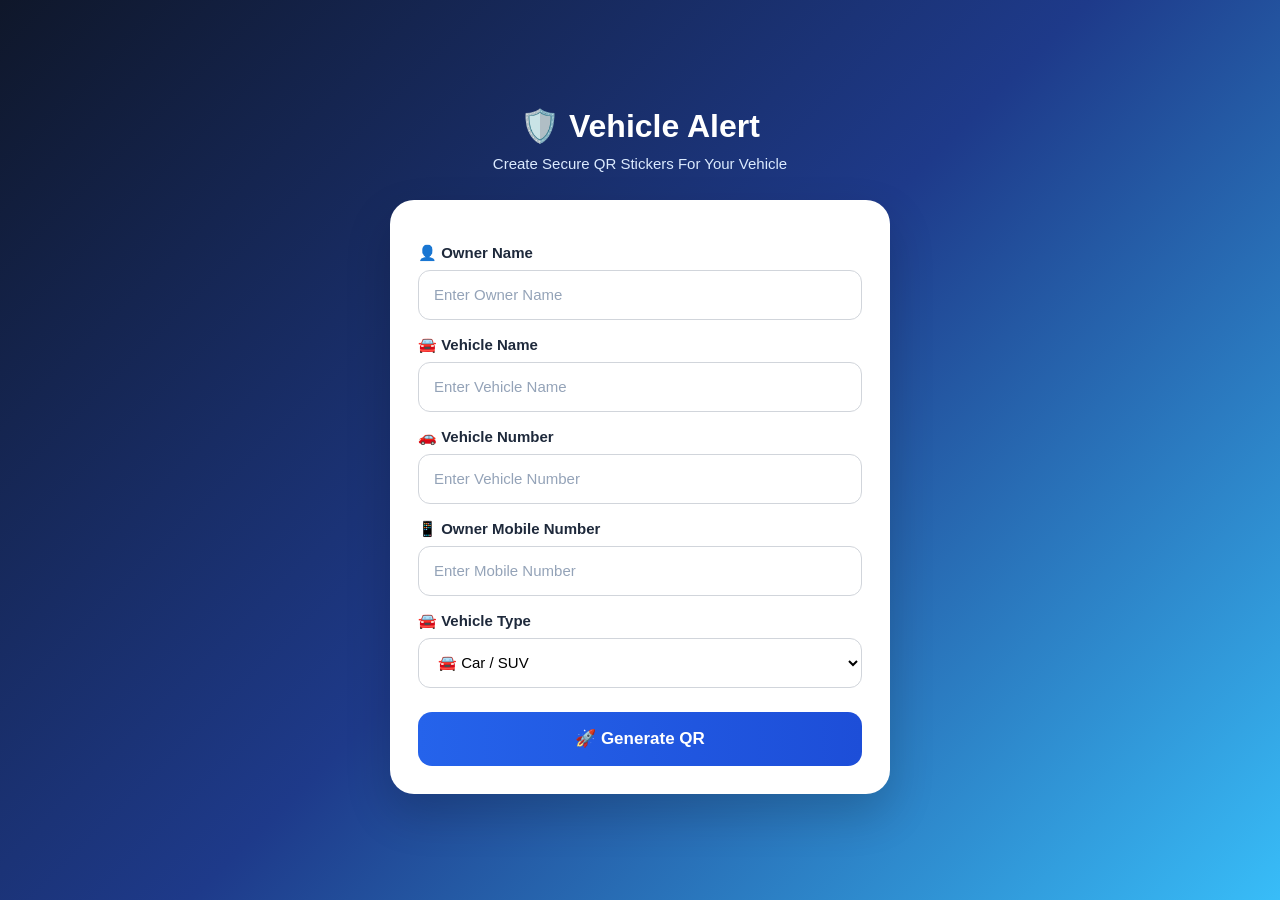
==== admin.html @ e6b8b484 "V 4.0 update admin.html" ====
<!DOCTYPE html>
<html lang="en">

<head>

<meta charset="UTF-8">
<meta name="viewport" content="width=device-width, initial-scale=1.0">

<title>Vehicle QR Generator</title>

<link rel="stylesheet" href="admin.css">

</head>

<body>

<div class="container">

    <h1>🛡️ Vehicle Alert</h1>

    <p class="subtitle">
        Create Secure QR Stickers For Your Vehicle
    </p>

    <div class="card">

        <label>👤 Owner Name</label>

        <input
        type="text"
        id="owner"
        placeholder="Enter Owner Name">

        <label>🚘 Vehicle Name</label>

        <input
        type="text"
        id="car"
        placeholder="Enter Vehicle Name">

        <label>🚗 Vehicle Number</label>

        <input
        type="text"
        id="number"
        placeholder="Enter Vehicle Number">

        <label>📱 Owner Mobile Number</label>

        <input
        type="tel"
        id="mobile"
        placeholder="Enter Mobile Number">

        <label>🚘 Vehicle Type</label>

        <select id="vehicleType">

            <option value="car">🚘 Car / SUV</option>
            <option value="bike">🏍️ Bike / Scooter</option>

        </select>

        <button onclick="generateQR()">
            🚀 Generate QR
        </button>

    </div>

    <div
    id="result"
    class="result">

    </div>

</div>

<!-- ===================================
     PREMIUM STICKER TEMPLATE (Hidden)
=================================== -->

<div id="stickerTemplate" style="display:none;">

    <div id="sticker">

        <div class="sticker-top">

            <div class="brand">

                <div class="logo-box">
                    🛡️
                </div>

                <div>

                    <h1>VEHICLE ALERT</h1>

                    <p>SCAN • NOTIFY • PROTECT</p>

                </div>

            </div>

        </div>

        <div class="sticker-middle">

            <p class="instruction">

                If this vehicle needs attention or is blocking your way,
                simply scan the QR code to notify the owner instantly.

            </p>

            <div class="qr-frame">

                <img
                id="stickerQR"
                src=""
                alt="QR Code">

            </div>

        </div>

        <div class="sticker-bottom">

            <div>🔒 Privacy</div>

            <div>👤 Anonymous</div>

            <div>⚡ Instant Alert</div>

            <div>🛡️ Secure</div>

        </div>

        <div class="sticker-footer">

            Thank you for helping keep our roads safe.

        </div>

    </div>

</div>

<!-- html2canvas -->

<script src="https://cdnjs.cloudflare.com/ajax/libs/html2canvas/1.4.1/html2canvas.min.js"></script>

<!-- Admin Script -->

<script src="admin.js"></script>

</body>

</html>
---- admin.css ----
/* ==========================================
   VEHICLE ALERT
   ADMIN PANEL V2
========================================== */

*{
    margin:0;
    padding:0;
    box-sizing:border-box;
    font-family:'Segoe UI',Arial,sans-serif;
}

body{

    min-height:100vh;

    background:linear-gradient(135deg,#0f172a,#1e3a8a,#38bdf8);

    display:flex;

    justify-content:center;

    align-items:center;

    padding:25px;

}

.container{

    width:100%;

    max-width:500px;

}

h1{

    text-align:center;

    color:#ffffff;

    font-size:32px;

    font-weight:700;

    margin-bottom:10px;

}

.subtitle{

    text-align:center;

    color:#dbeafe;

    font-size:15px;

    margin-bottom:28px;

}

.card{

    background:#ffffff;

    border-radius:24px;

    padding:28px;

    box-shadow:0 20px 45px rgba(0,0,0,.18);

}

label{

    display:block;

    margin-top:16px;

    margin-bottom:8px;

    color:#1e293b;

    font-weight:600;

    font-size:15px;

}

input,
select{

    width:100%;

    height:50px;

    padding:0 15px;

    border:1px solid #d1d5db;

    border-radius:12px;

    font-size:15px;

    outline:none;

    transition:.25s;

    background:#ffffff;

}

input:focus,
select:focus{

    border-color:#2563eb;

    box-shadow:0 0 0 3px rgba(37,99,235,.15);

}

button{

    width:100%;

    height:54px;

    margin-top:24px;

    border:none;

    border-radius:14px;

    background:linear-gradient(90deg,#2563eb,#1d4ed8);

    color:#ffffff;

    font-size:17px;

    font-weight:700;

    cursor:pointer;

    transition:.25s;

}

button:hover{

    transform:translateY(-2px);

}
/* ==========================================
   RESULT CARD
========================================== */

.result{

    display:none;

    margin-top:25px;

    background:#ffffff;

    border-radius:22px;

    padding:25px;

    text-align:center;

    box-shadow:0 15px 35px rgba(0,0,0,.15);

}

.result h2{

    color:#16a34a;

    margin-bottom:18px;

    font-size:24px;

}

.result img{

    width:220px;

    height:220px;

    display:block;

    margin:15px auto;

    border-radius:14px;

    border:2px solid #e5e7eb;

    background:#fff;

}

.result input{

    margin-top:18px;

    text-align:center;

    font-size:14px;

    font-weight:600;

}

/* ==========================================
   ACTION BUTTONS
========================================== */

.action-btn{

    background:linear-gradient(90deg,#16a34a,#15803d);

}

.download-btn{

    background:linear-gradient(90deg,#f59e0b,#d97706);

}

.sticker-btn{

    background:linear-gradient(90deg,#2563eb,#1d4ed8);

}

.action-btn,
.download-btn,
.sticker-btn{

    margin-top:14px;

}

/* ==========================================
   MOBILE
========================================== */

@media(max-width:480px){

    body{

        padding:15px;

    }

    .card{

        padding:22px;

    }

    .result{

        padding:20px;

    }

    .result img{

        width:180px;

        height:180px;

    }

}
/* ==========================================
   PREMIUM STICKER
========================================== */

#stickerTemplate{

    display:none;

    position:fixed;

    left:-9999px;

    top:-9999px;

}

#sticker{

    width:900px;

    background:#ffffff;

    border-radius:28px;

    overflow:hidden;

    box-shadow:0 15px 45px rgba(0,0,0,.20);

}

/* ==========================
   HEADER
========================== */

.sticker-top{

    background:linear-gradient(135deg,#0f172a,#1e40af,#38bdf8);

    padding:35px;

}

.brand{

    display:flex;

    align-items:center;

    gap:18px;

}

.logo-box{

    width:72px;

    height:72px;

    border-radius:18px;

    background:#ffffff;

    display:flex;

    justify-content:center;

    align-items:center;

    font-size:38px;

}

.brand h1{

    color:#ffffff;

    font-size:40px;

    font-weight:800;

    margin:0;

}

.brand p{

    color:#dbeafe;

    font-size:16px;

    margin-top:6px;

    letter-spacing:2px;

}

/* ==========================
   BODY
========================== */

.sticker-middle{

    padding:35px;

    text-align:center;

}

.instruction{

    font-size:23px;

    line-height:1.6;

    color:#334155;

    margin-bottom:30px;

}

.qr-frame{

    width:300px;

    height:300px;

    margin:auto;

    background:#ffffff;

    border:6px solid #2563eb;

    border-radius:24px;

    padding:20px;

}

#stickerQR{

    width:100%;

    height:100%;

    object-fit:contain;

}

/* ==========================
   FEATURES
========================== */

.sticker-bottom{

    display:flex;

    justify-content:space-around;

    align-items:center;

    padding:22px;

    background:#eff6ff;

    color:#1e3a8a;

    font-size:18px;

    font-weight:700;

}

/* ==========================
   FOOTER
========================== */

.sticker-footer{

    background:#0f172a;

    color:#ffffff;

    text-align:center;

    padding:20px;

    font-size:17px;

    letter-spacing:.5px;

}
/* ==========================================
   FINAL POLISH
========================================== */

/* Smooth Animation */

button,
input,
select,
.card,
.result{

    transition:all .25s ease;

}

/* Hover Effects */

button:hover{

    transform:translateY(-2px);

    box-shadow:0 10px 25px rgba(0,0,0,.15);

}

/* QR Hover */

.result img{

    transition:.25s;

}

.result img:hover{

    transform:scale(1.03);

}

/* Input Placeholder */

input::placeholder{

    color:#94a3b8;

}

/* Better Focus */

input:focus,
select:focus{

    background:#ffffff;

}

/* Card Animation */

.card{

    animation:fadeUp .35s ease;

}

.result{

    animation:fadeUp .35s ease;

}

@keyframes fadeUp{

    from{

        opacity:0;

        transform:translateY(15px);

    }

    to{

        opacity:1;

        transform:translateY(0);

    }

}

/* Better Mobile */

@media(max-width:480px){

    h1{

        font-size:28px;

    }

    .subtitle{

        font-size:14px;

    }

    .brand h1{

        font-size:30px;

    }

    .instruction{

        font-size:18px;

    }

    .qr-frame{

        width:240px;

        height:240px;

        padding:16px;

    }

    .sticker-bottom{

        font-size:14px;

        flex-wrap:wrap;

        gap:10px;

        padding:18px;

    }

    .sticker-footer{

        font-size:15px;

    }

 }
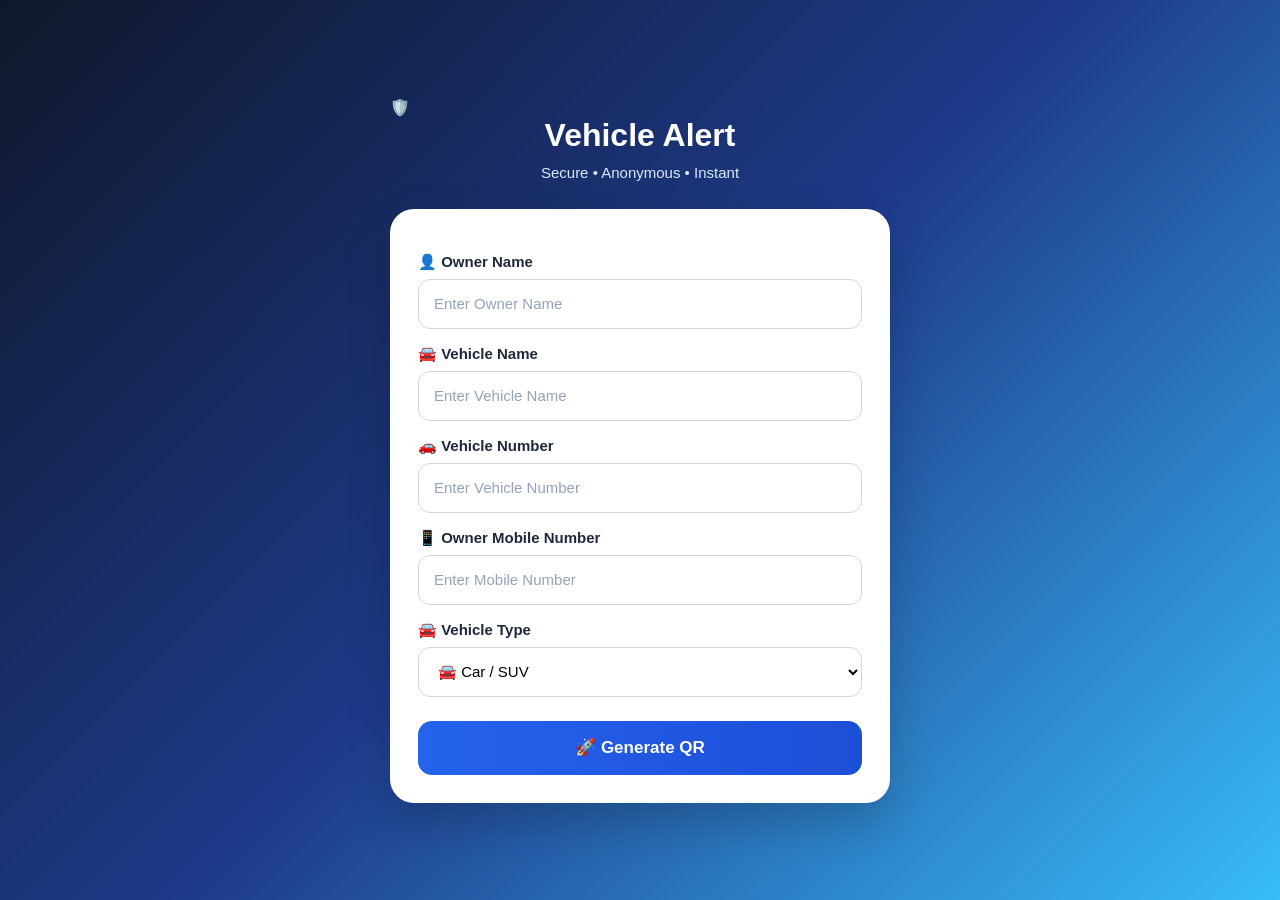
==== commit 79b30d29: "Update logo  admin.html" ====
--- a/admin.html
+++ b/admin.html
@@ -16,11 +16,19 @@
 
 <div class="container">
 
-    <h1>🛡️ Vehicle Alert</h1>
+    <div class="page-header">
+
+    <div class="logo-circle">
+        🛡️
+    </div>
+
+    <h1>Vehicle Alert</h1>
 
     <p class="subtitle">
-        Create Secure QR Stickers For Your Vehicle
+        Secure • Anonymous • Instant
     </p>
+
+</div>
 
     <div class="card">
 
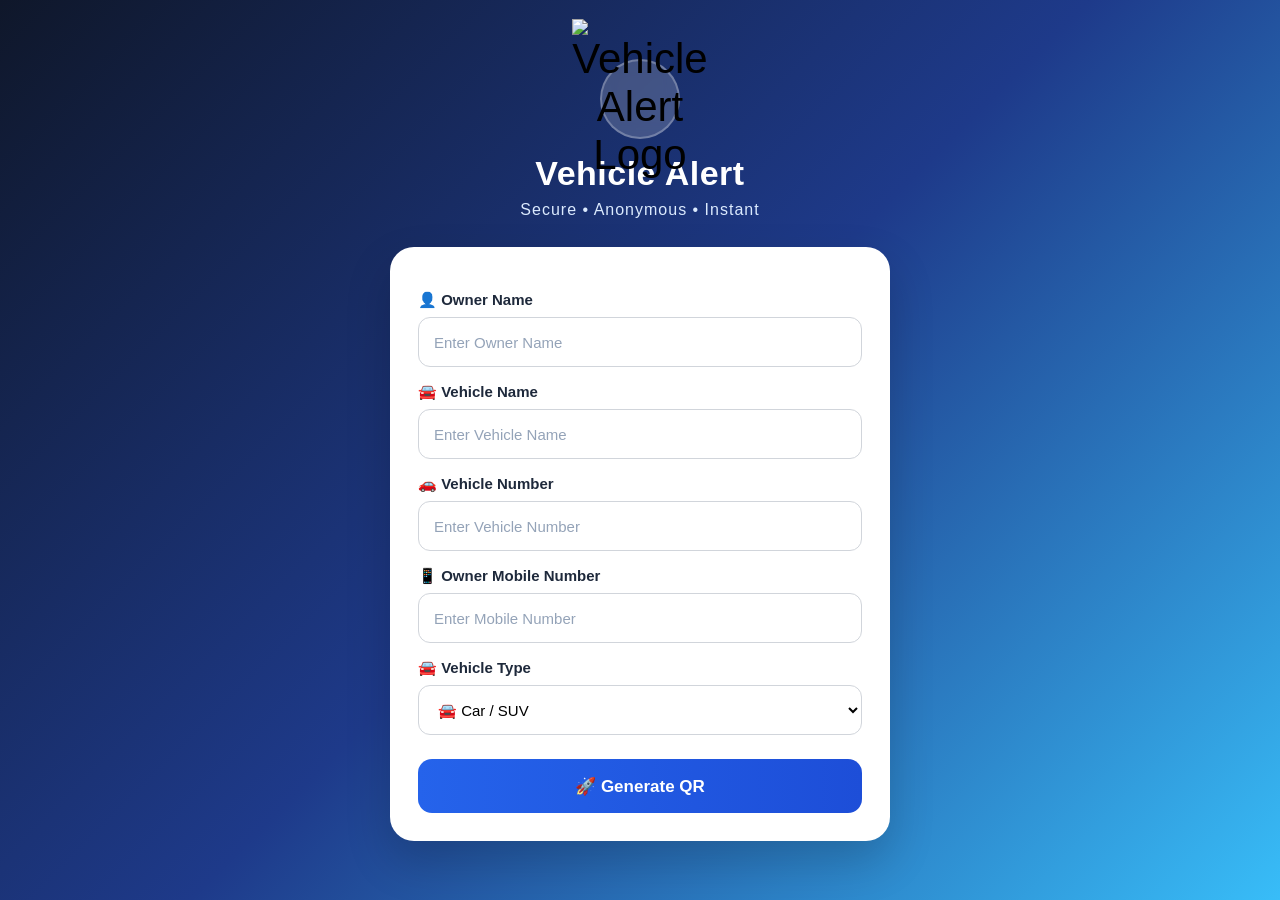
==== commit b962369a: "Update VA logo admin.html" ====
--- a/admin.html
+++ b/admin.html
@@ -19,8 +19,10 @@
     <div class="page-header">
 
     <div class="logo-circle">
-        🛡️
-    </div>
+
+    <img src="images/logo.png" class="logo" alt="Vehicle Alert Logo">
+
+</div>
 
     <h1>Vehicle Alert</h1>
 
--- a/admin.css
+++ b/admin.css
@@ -614,4 +614,67 @@
 
     }
 
- }+ }
+/* ==========================================
+   PREMIUM HEADER
+========================================== */
+
+.page-header{
+
+    text-align:center;
+
+    margin-bottom:28px;
+
+}
+
+.logo-circle{
+
+    width:80px;
+
+    height:80px;
+
+    margin:auto;
+
+    margin-bottom:15px;
+
+    border-radius:50%;
+
+    background:rgba(255,255,255,.18);
+
+    border:2px solid rgba(255,255,255,.25);
+
+    display:flex;
+
+    justify-content:center;
+
+    align-items:center;
+
+    font-size:42px;
+
+    backdrop-filter:blur(8px);
+
+}
+
+.page-header h1{
+
+    color:#ffffff;
+
+    font-size:34px;
+
+    font-weight:800;
+
+    letter-spacing:.5px;
+
+    margin-bottom:8px;
+
+}
+
+.page-header .subtitle{
+
+    color:#dbeafe;
+
+    font-size:16px;
+
+    letter-spacing:1px;
+
+}
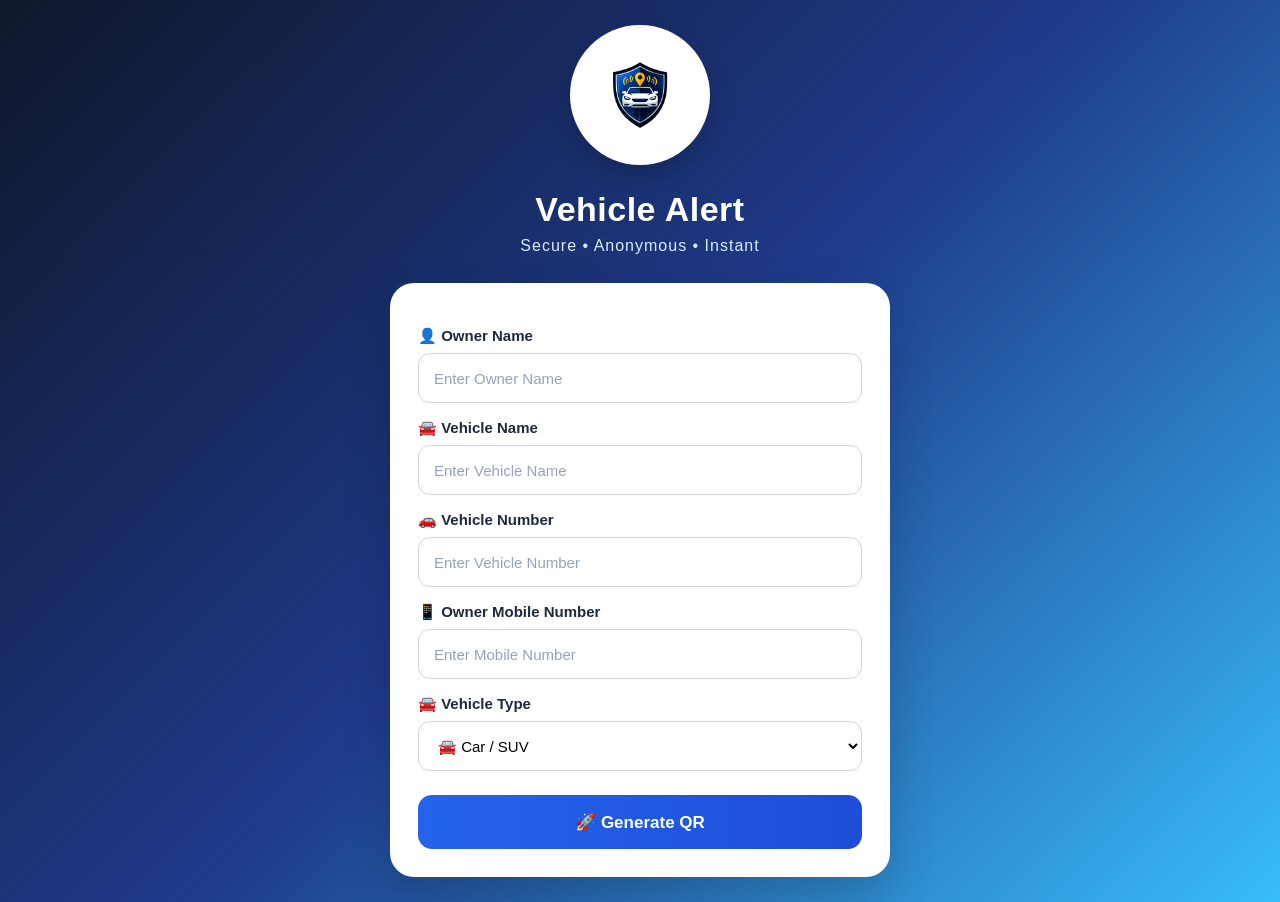
==== commit c72ea660: "Update admin.html" ====
--- a/admin.html
+++ b/admin.html
@@ -98,17 +98,21 @@
             <div class="brand">
 
                 <div class="logo-box">
-                    🛡️
+
+    <img src="images/logo.png"
+         class="stickerLogo"
+         alt="Vehicle Alert Logo">
+
+</div>
+
+                <div>
+
+                    <h1>VEHICLE ALERT</h1>
+
+                    <p>SCAN • NOTIFY • PROTECT</p>
+
                 </div>
 
-                <div>
-
-                    <h1>VEHICLE ALERT</h1>
-
-                    <p>SCAN • NOTIFY • PROTECT</p>
-
-                </div>
-
             </div>
 
         </div>
@@ -117,8 +121,9 @@
 
             <p class="instruction">
 
-                If this vehicle needs attention or is blocking your way,
-                simply scan the QR code to notify the owner instantly.
+                If this vehicle is blocking your way or needs attention,
+please scan the QR code to send an anonymous message
+to the owner instantly.
 
             </p>
 
@@ -135,33 +140,115 @@
 
         <div class="sticker-bottom">
 
-            <div>🔒 Privacy</div>
+            <div>🔒 Privacy Protected</div>
+
+            <div>👤 Anonymous Message</div>
+
+            <div>⚡ Instant Alert</div>
+
+            <div>🛡️ Secure System</div>
+
+        </div>
+
+        <div class="sticker-footer">
+
+            Be Responsible • Be Respectful • Thank You
+        </div>
+
+    </div>
+
+</div>
+
+<!-- html2canvas -->
+
+<script src="https://cdnjs.cloudflare.com/ajax/libs/html2canvas/1.4.1/html2canvas.min.js"></script>
+
+<!-- Admin Script -->
+
+<script src="admin.js"></script>
+<!-- ==========================
+     STICKER TEMPLATE
+========================== -->
+
+<div id="stickerTemplate">
+
+    <div id="sticker">
+
+        <!-- Header -->
+
+        <div class="sticker-header">
+
+            <div class="brand">
+
+                <img
+                src="images/logo.png"
+                class="sticker-logo"
+                alt="Vehicle Alert">
+
+                <div>
+
+                    <h1>VEHICLE ALERT</h1>
+
+                    <p>Scan • Notify • Protect</p>
+
+                </div>
+
+            </div>
+
+        </div>
+
+        <!-- Body -->
+
+        <div class="sticker-body">
+
+            <h2>
+                Need to Contact
+                the Vehicle Owner?
+            </h2>
+
+            <p class="desc">
+
+                Scan the QR code to send
+                a secure anonymous alert.
+
+            </p>
+
+            <div class="qr-box">
+
+                <img
+                id="stickerQR"
+                src=""
+                alt="QR Code">
+
+            </div>
+
+        </div>
+
+        <!-- Trust -->
+
+        <div class="sticker-trust">
+
+            <div>🛡 Private</div>
+
+            <div>⚡ Instant</div>
 
             <div>👤 Anonymous</div>
 
-            <div>⚡ Instant Alert</div>
-
-            <div>🛡️ Secure</div>
-
-        </div>
+            <div>✓ Secure</div>
+
+        </div>
+
+        <!-- Footer -->
 
         <div class="sticker-footer">
 
-            Thank you for helping keep our roads safe.
-
-        </div>
-
-    </div>
-
-</div>
-
-<!-- html2canvas -->
-
-<script src="https://cdnjs.cloudflare.com/ajax/libs/html2canvas/1.4.1/html2canvas.min.js"></script>
-
-<!-- Admin Script -->
-
-<script src="admin.js"></script>
+            vehiclealert.in
+
+        </div>
+
+    </div>
+
+</div>
 
 </body>
 
--- a/admin.css
+++ b/admin.css
@@ -627,31 +627,31 @@
 
 }
 
+/* ==========================================
+   HEADER LOGO
+========================================== */
+
 .logo-circle{
-
-    width:80px;
-
-    height:80px;
-
-    margin:auto;
-
-    margin-bottom:15px;
-
+    width:140px;
+    height:140px;
+    margin:0 auto 25px;
+    background:#ffffff;
     border-radius:50%;
-
-    background:rgba(255,255,255,.18);
-
-    border:2px solid rgba(255,255,255,.25);
-
     display:flex;
-
     justify-content:center;
-
     align-items:center;
-
-    font-size:42px;
-
-    backdrop-filter:blur(8px);
+    overflow:hidden;
+    box-shadow:0 10px 25px rgba(0,0,0,.18);
+}
+
+.logo{
+
+    width:68px;
+    height:68px;
+
+    object-fit:contain;
+
+    display:block;
 
 }
 
@@ -677,4 +677,34 @@
 
     letter-spacing:1px;
 
+}
+/* ==========================
+   LOGO
+========================== */
+
+.logo-box{
+    width:90px;
+    height:90px;
+    background:#fff;
+    border-radius:20px;
+    display:flex;
+    justify-content:center;
+    align-items:center;
+    overflow:hidden;
+}
+
+.stickerLogo{
+
+    width:100%;
+
+    height:100%;
+
+    object-fit:contain;
+
+}
+
+.logo-img{
+    width:128px;
+    height:128px;
+    object-fit:contain;
 }
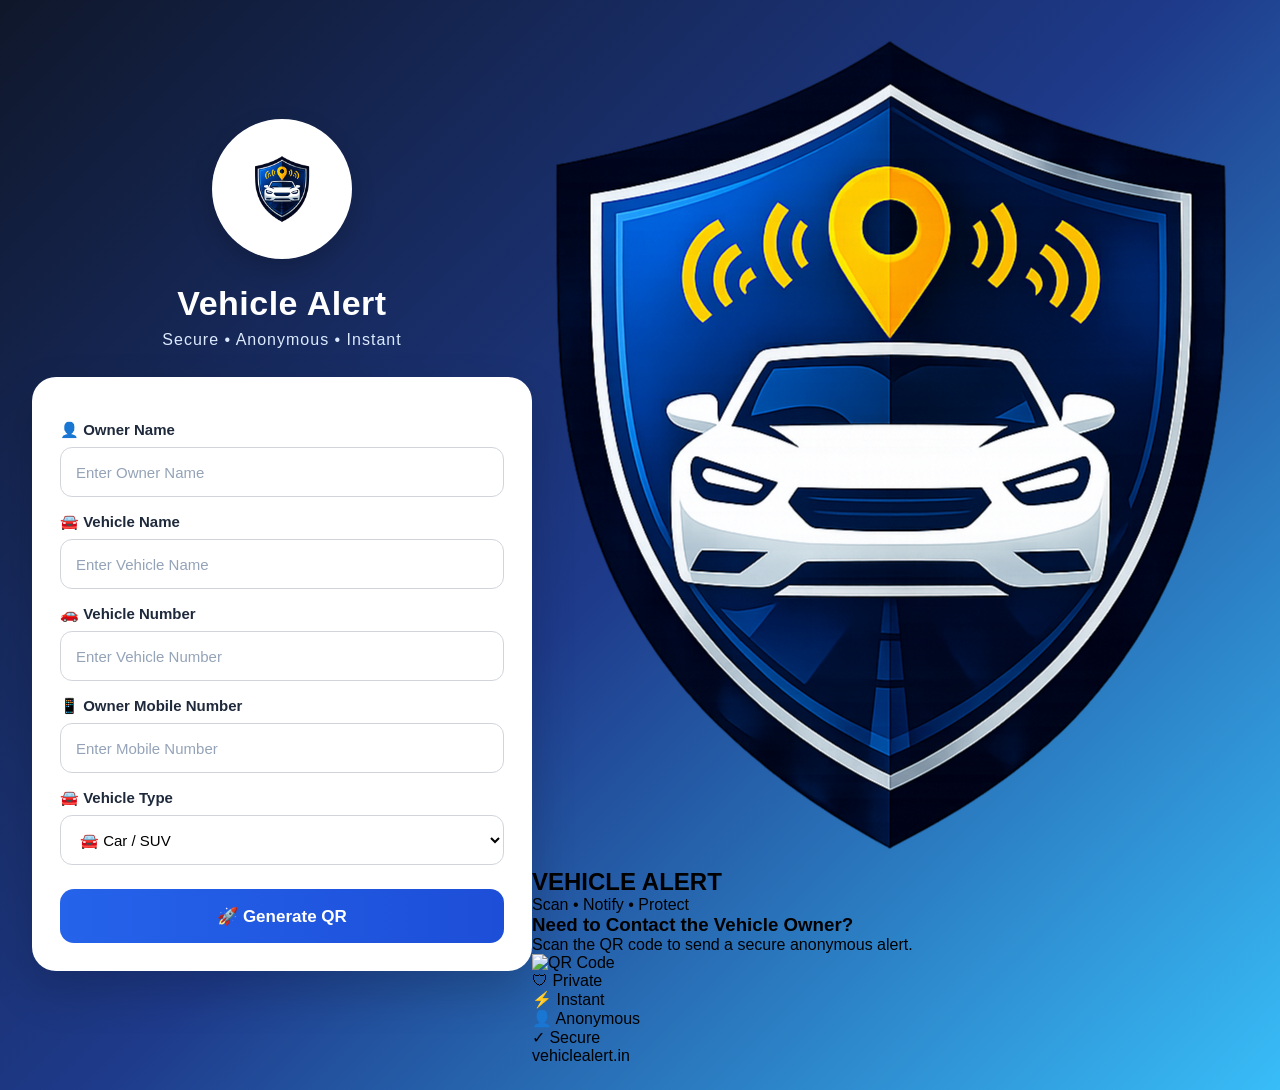
==== commit 0244939a: "Update sticker admin.html" ====
--- a/admin.html
+++ b/admin.html
@@ -167,66 +167,52 @@
 
 <script src="admin.js"></script>
 <!-- ==========================
-     STICKER TEMPLATE
+     VEHICLE ALERT STICKER V3
 ========================== -->
 
-<div id="stickerTemplate">
-
-    <div id="sticker">
+<div id="vaStickerTemplate">
+
+    <div id="vaSticker">
 
         <!-- Header -->
-
-        <div class="sticker-header">
-
-            <div class="brand">
-
-                <img
-                src="images/logo.png"
-                class="sticker-logo"
-                alt="Vehicle Alert">
-
-                <div>
-
-                    <h1>VEHICLE ALERT</h1>
-
-                    <p>Scan • Notify • Protect</p>
-
-                </div>
+        <div class="va-header">
+
+            <img src="images/logo.png"
+                 class="va-logo"
+                 alt="Vehicle Alert">
+
+            <div class="va-title">
+
+                <h2>VEHICLE ALERT</h2>
+
+                <p>Scan • Notify • Protect</p>
 
             </div>
 
         </div>
 
         <!-- Body -->
-
-        <div class="sticker-body">
-
-            <h2>
-                Need to Contact
-                the Vehicle Owner?
-            </h2>
-
-            <p class="desc">
-
+        <div class="va-body">
+
+            <h3>Need to Contact the Vehicle Owner?</h3>
+
+            <p>
                 Scan the QR code to send
                 a secure anonymous alert.
-
             </p>
 
-            <div class="qr-box">
-
-                <img
-                id="stickerQR"
-                src=""
-                alt="QR Code">
+            <div class="va-qr-box">
+
+                <img id="vaStickerQR"
+                     src=""
+                     alt="QR Code">
 
             </div>
 
         </div>
 
         <!-- Trust -->
-
-        <div class="sticker-trust">
+        <div class="va-trust">
 
             <div>🛡 Private</div>
 
@@ -240,7 +226,7 @@
 
         <!-- Footer -->
 
-        <div class="sticker-footer">
+        <div class="va-footer">
 
             vehiclealert.in
 
--- a/admin.css
+++ b/admin.css
@@ -276,197 +276,9 @@
     }
 
 }
-/* ==========================================
-   PREMIUM STICKER
-========================================== */
-
-#stickerTemplate{
-
-    display:none;
-
-    position:fixed;
-
-    left:-9999px;
-
-    top:-9999px;
-
-}
-
-#sticker{
-
-    width:900px;
-
-    background:#ffffff;
-
-    border-radius:28px;
-
-    overflow:hidden;
-
-    box-shadow:0 15px 45px rgba(0,0,0,.20);
-
-}
-
-/* ==========================
-   HEADER
-========================== */
-
-.sticker-top{
-
-    background:linear-gradient(135deg,#0f172a,#1e40af,#38bdf8);
-
-    padding:35px;
-
-}
-
-.brand{
-
-    display:flex;
-
-    align-items:center;
-
-    gap:18px;
-
-}
-
-.logo-box{
-
-    width:72px;
-
-    height:72px;
-
-    border-radius:18px;
-
-    background:#ffffff;
-
-    display:flex;
-
-    justify-content:center;
-
-    align-items:center;
-
-    font-size:38px;
-
-}
-
-.brand h1{
-
-    color:#ffffff;
-
-    font-size:40px;
-
-    font-weight:800;
-
-    margin:0;
-
-}
-
-.brand p{
-
-    color:#dbeafe;
-
-    font-size:16px;
-
-    margin-top:6px;
-
-    letter-spacing:2px;
-
-}
-
-/* ==========================
-   BODY
-========================== */
-
-.sticker-middle{
-
-    padding:35px;
-
-    text-align:center;
-
-}
-
-.instruction{
-
-    font-size:23px;
-
-    line-height:1.6;
-
-    color:#334155;
-
-    margin-bottom:30px;
-
-}
-
-.qr-frame{
-
-    width:300px;
-
-    height:300px;
-
-    margin:auto;
-
-    background:#ffffff;
-
-    border:6px solid #2563eb;
-
-    border-radius:24px;
-
-    padding:20px;
-
-}
-
-#stickerQR{
-
-    width:100%;
-
-    height:100%;
-
-    object-fit:contain;
-
-}
-
-/* ==========================
-   FEATURES
-========================== */
-
-.sticker-bottom{
-
-    display:flex;
-
-    justify-content:space-around;
-
-    align-items:center;
-
-    padding:22px;
-
-    background:#eff6ff;
-
-    color:#1e3a8a;
-
-    font-size:18px;
-
-    font-weight:700;
-
-}
-
-/* ==========================
-   FOOTER
-========================== */
-
-.sticker-footer{
-
-    background:#0f172a;
-
-    color:#ffffff;
-
-    text-align:center;
-
-    padding:20px;
-
-    font-size:17px;
-
-    letter-spacing:.5px;
-
-}
+
+
+
 /* ==========================================
    FINAL POLISH
 ========================================== */
